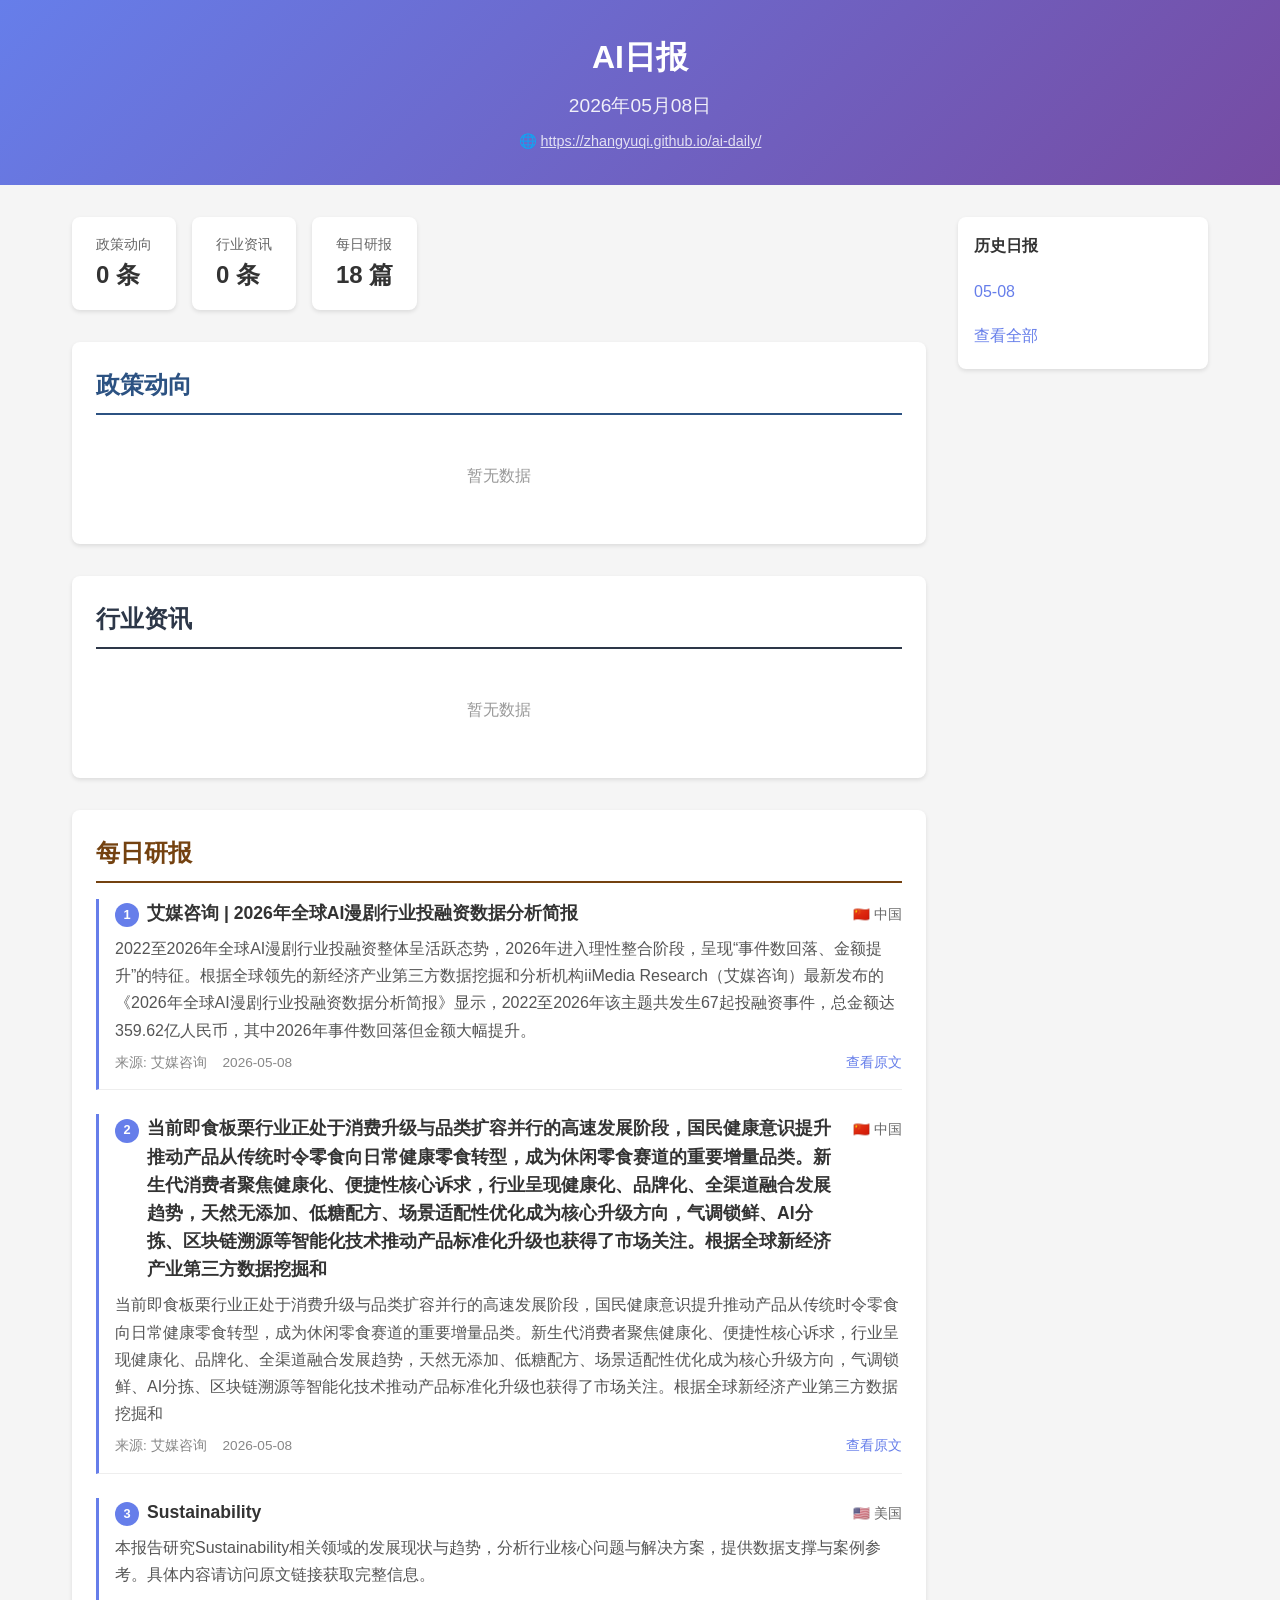
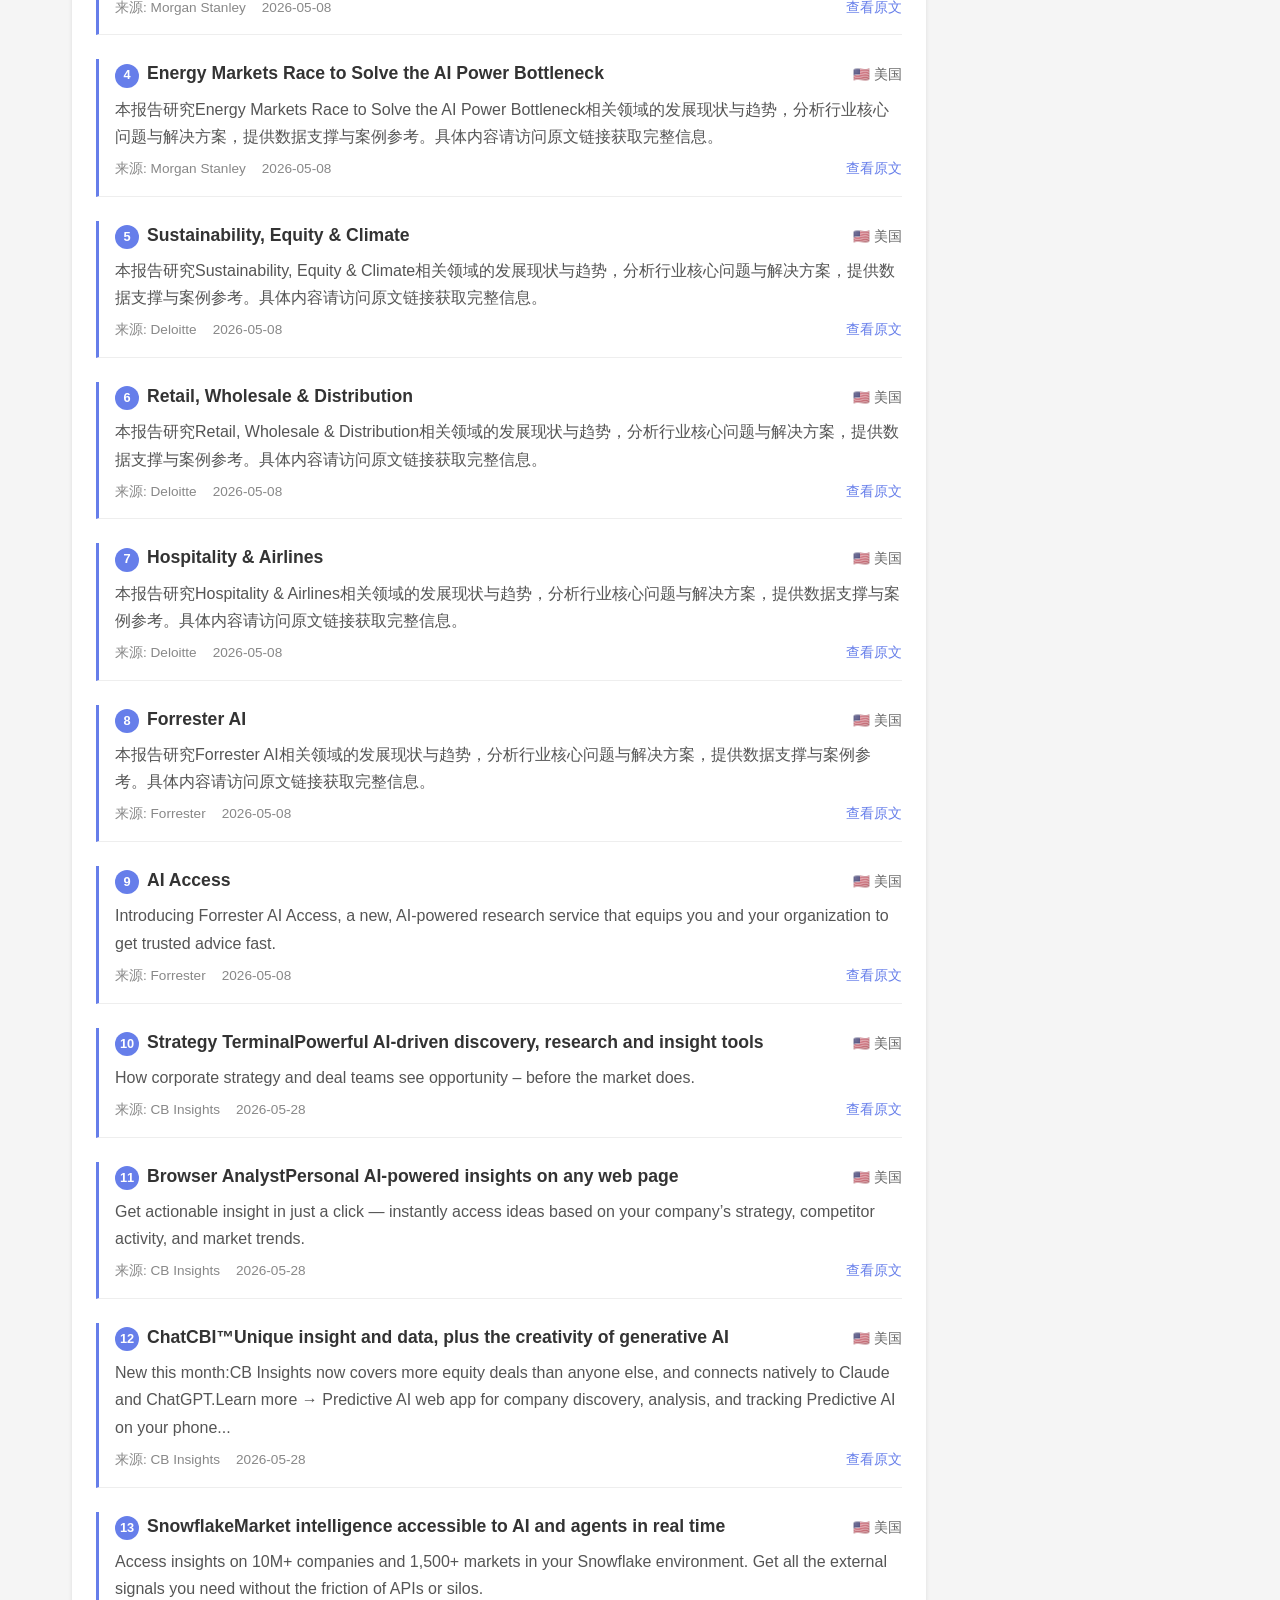
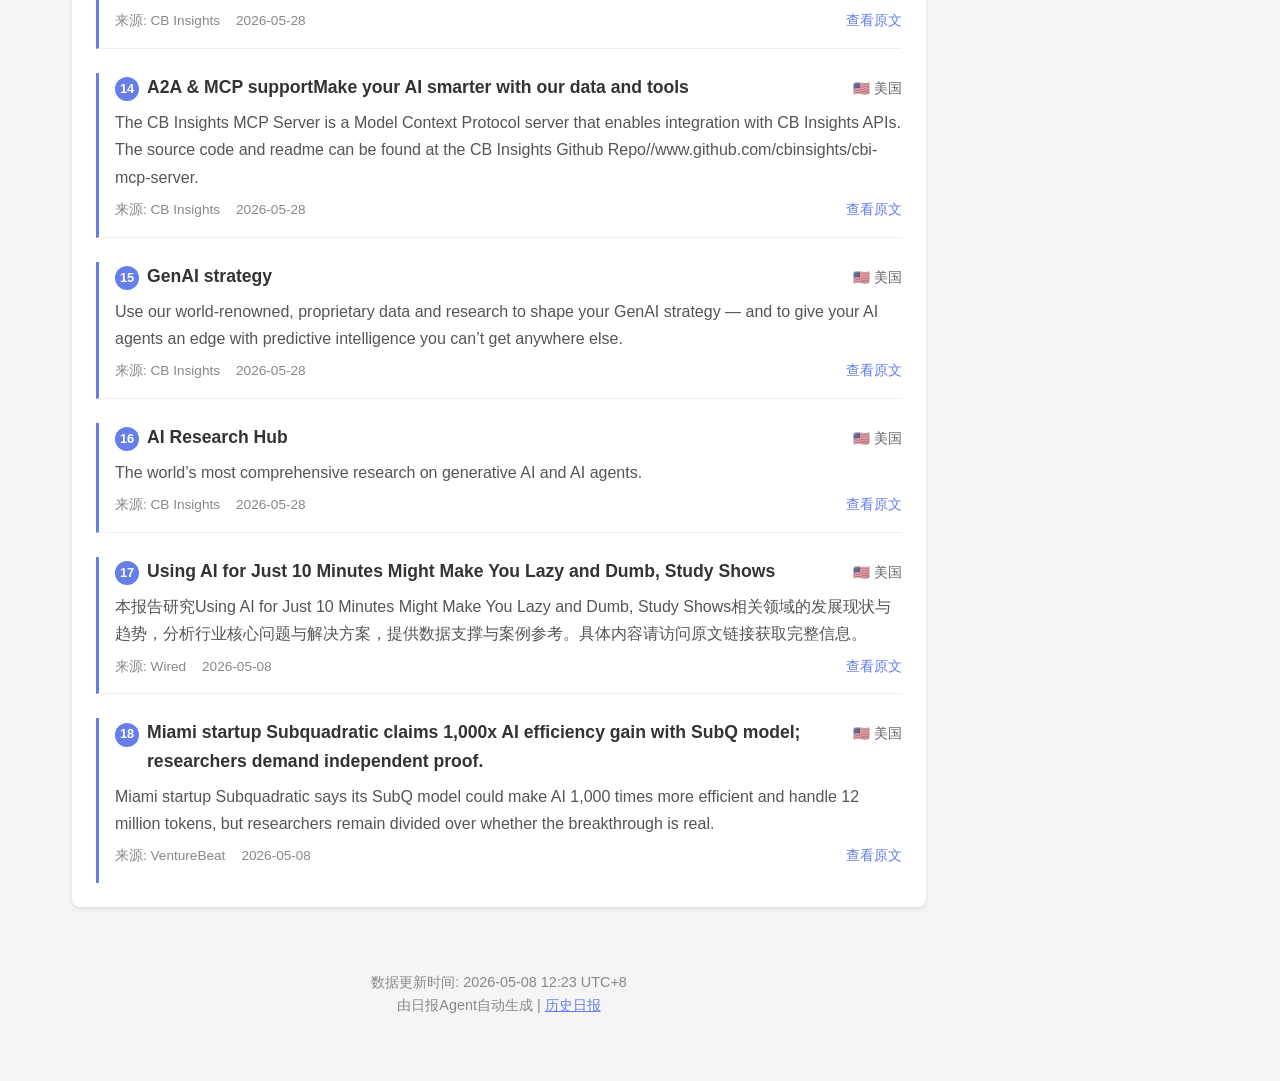
==== docs/index.html @ 14e50610 "初始化AI 日报Agent" ====
<!DOCTYPE html>
<html lang="zh-CN">
<head>
    <meta charset="UTF-8">
    <meta name="viewport" content="width=device-width, initial-scale=1.0">
    <title>AI日报</title>
    <meta http-equiv="refresh" content="0; url=daily/2026-05-08.html">
    <link rel="canonical" href="daily/2026-05-08.html">
</head>
<body>
    <p>正在跳转到最新日报...</p>
    <p>如果没有自动跳转，<a href="daily/2026-05-08.html">请点击这里</a></p>
</body>
</html>
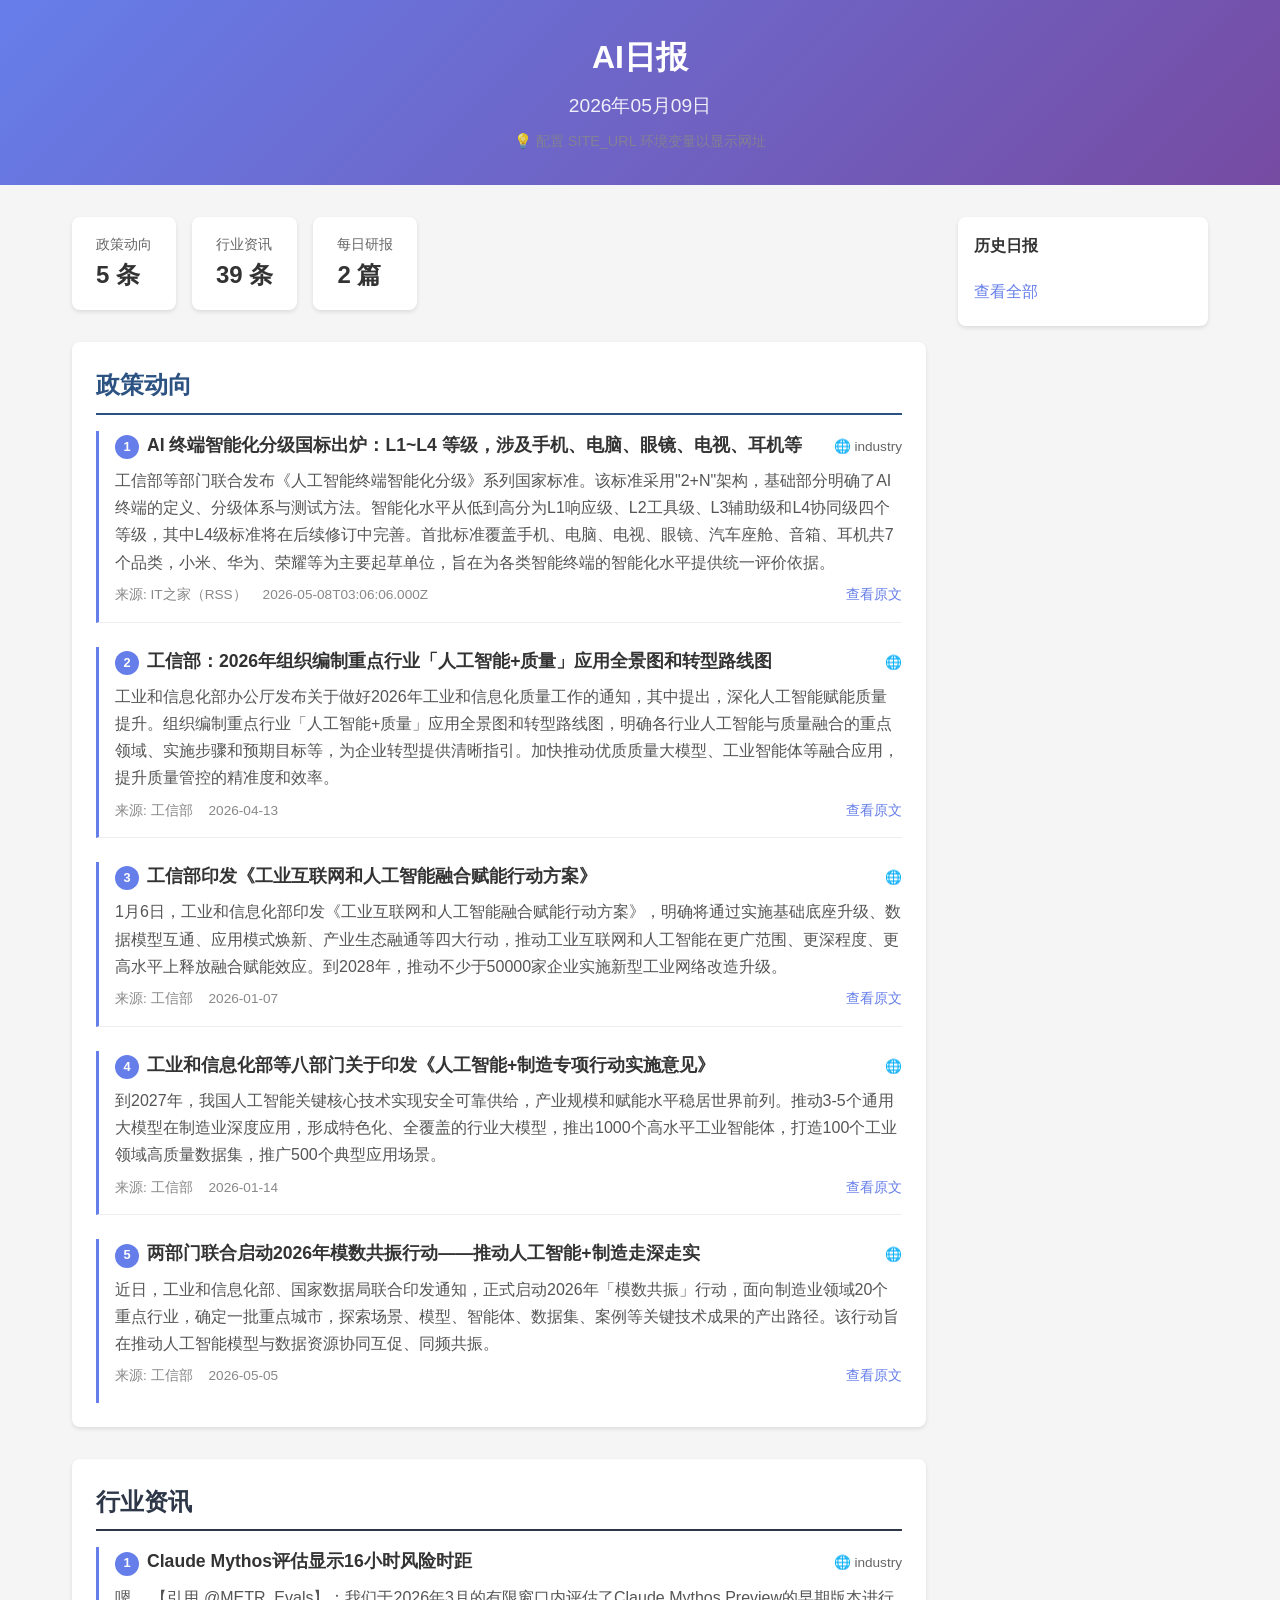
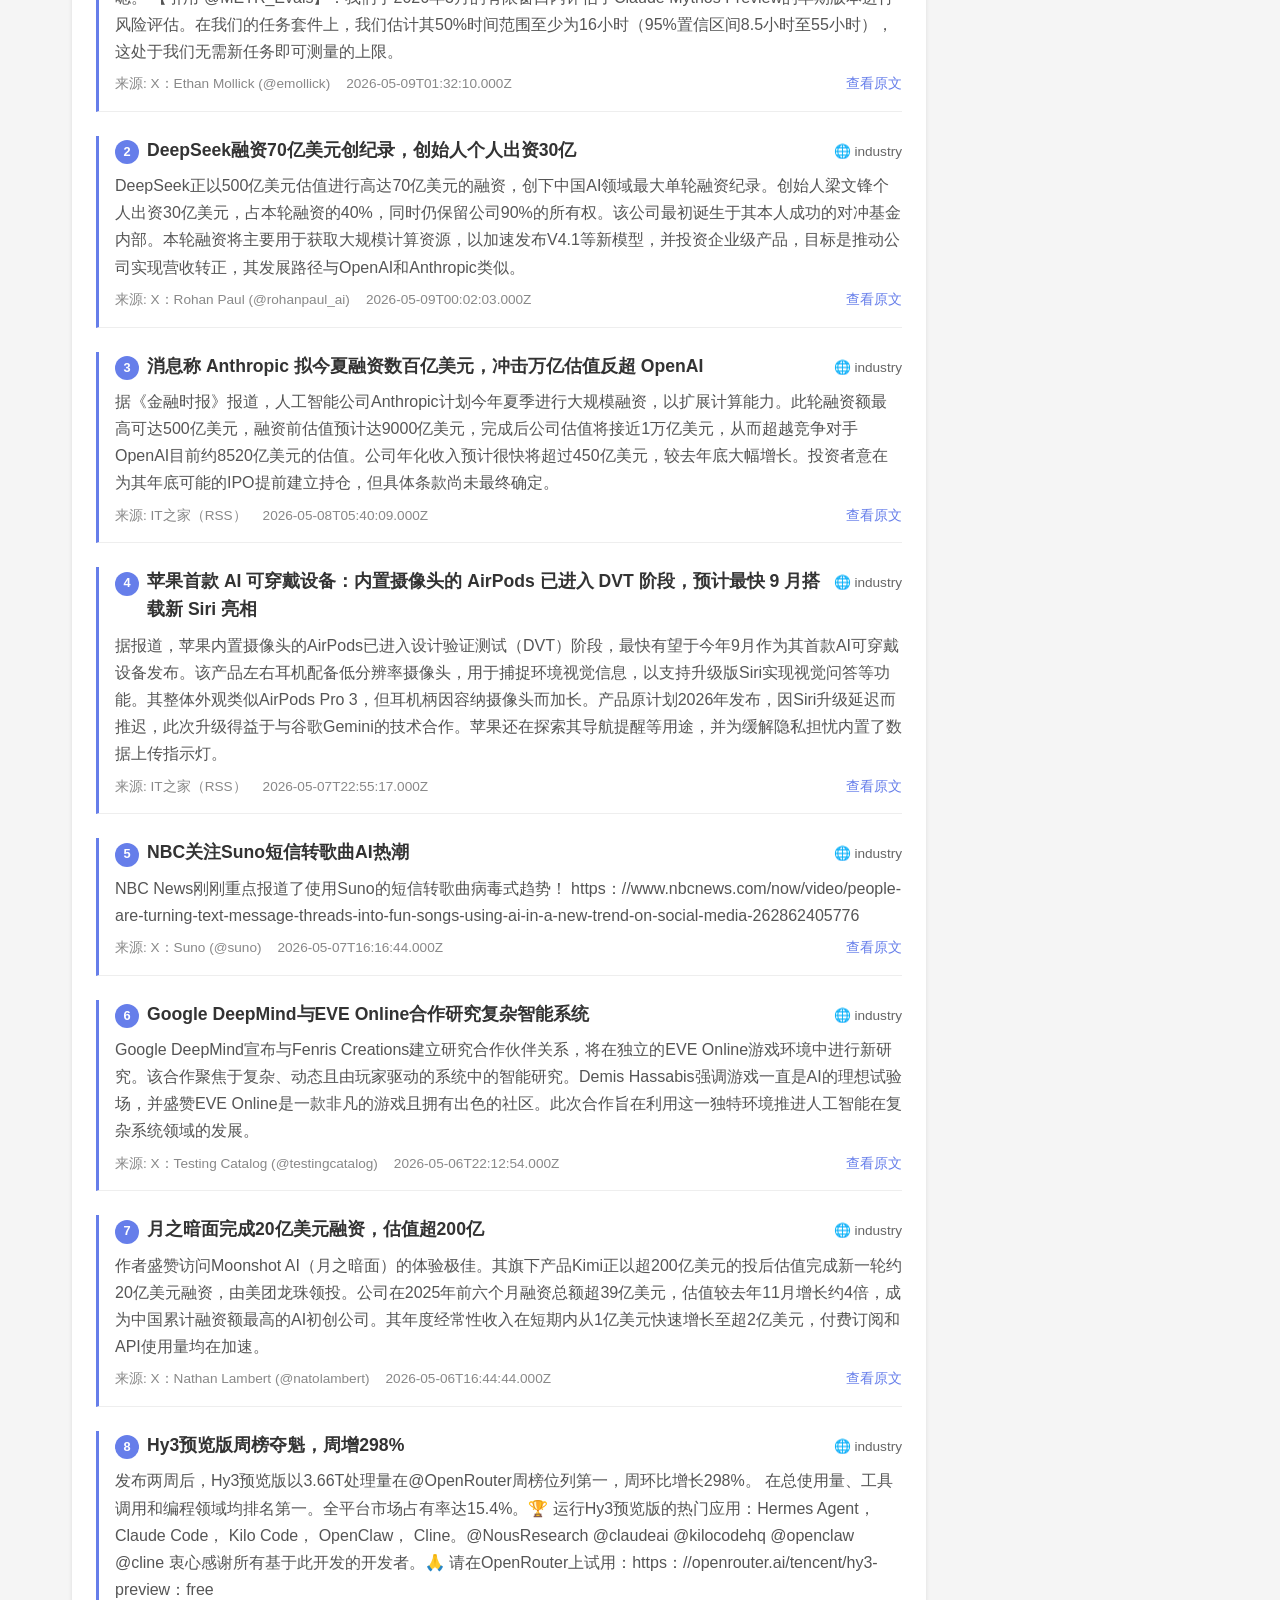
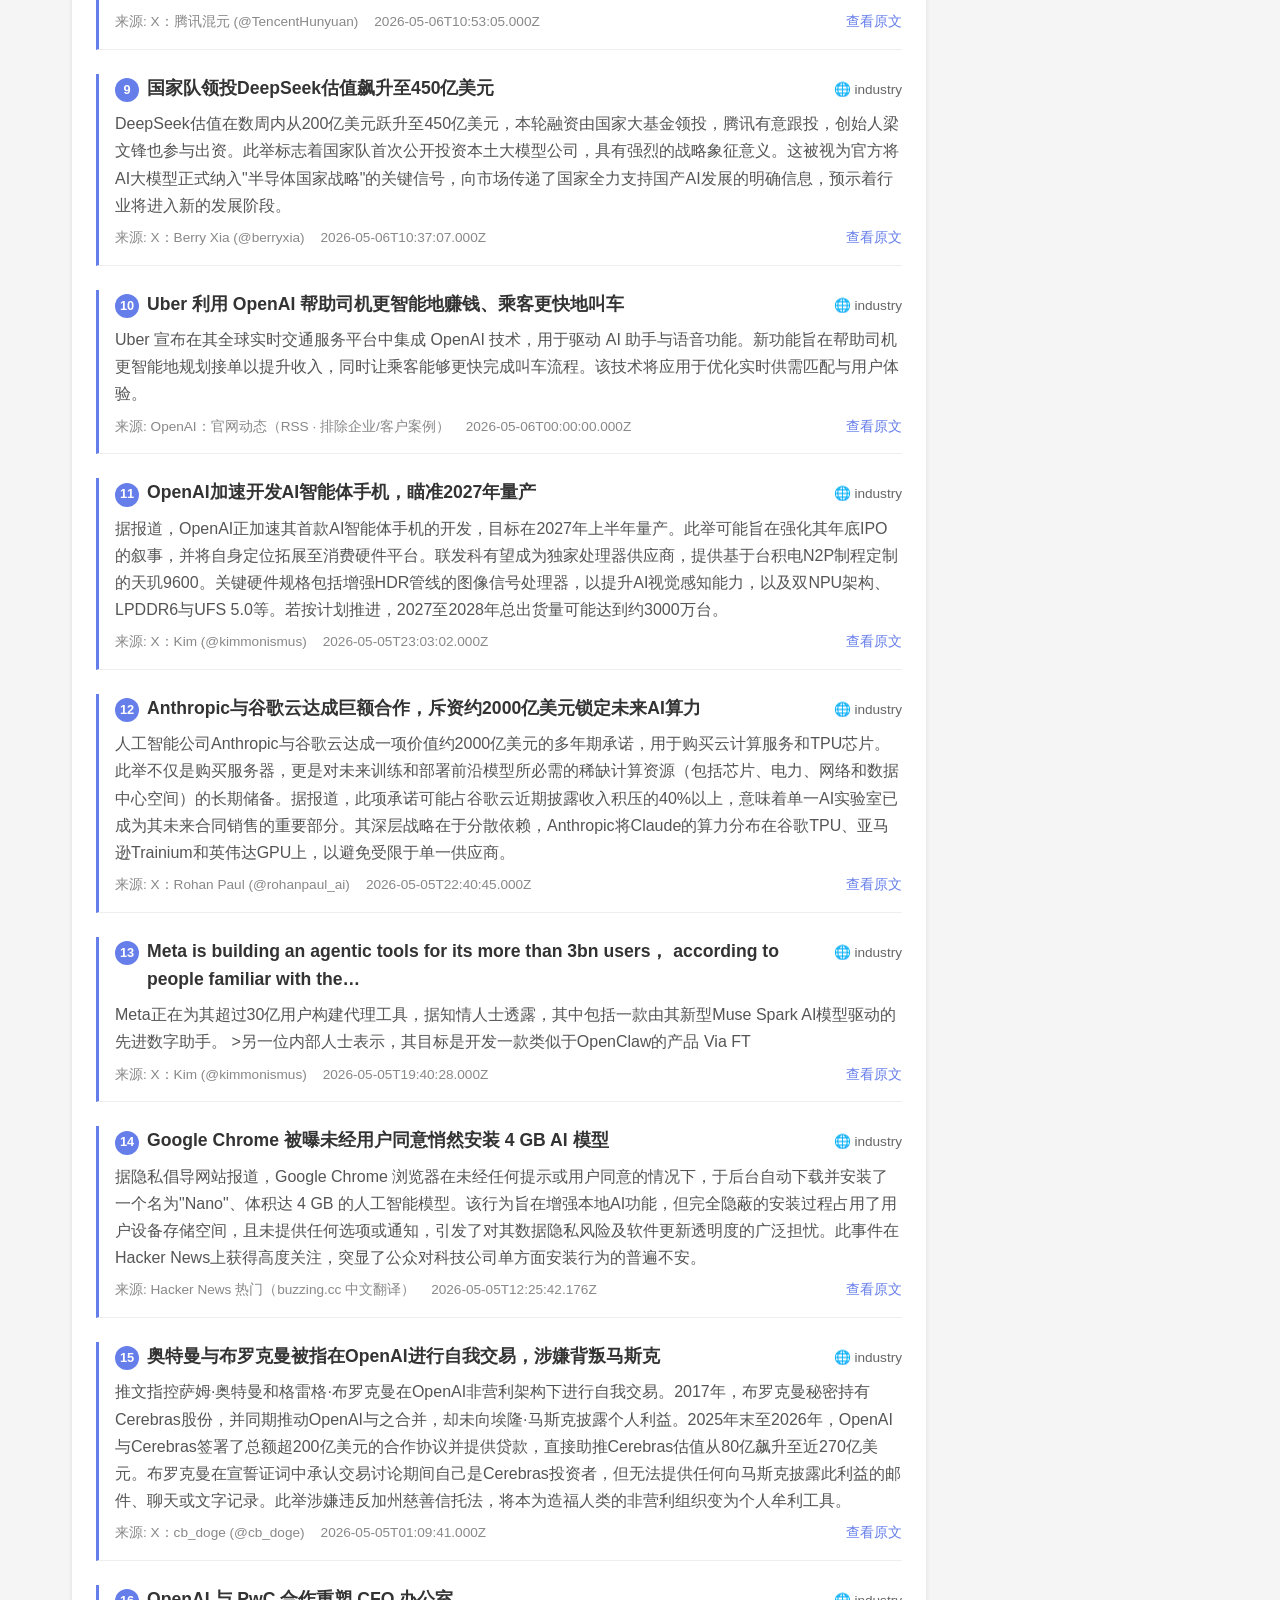
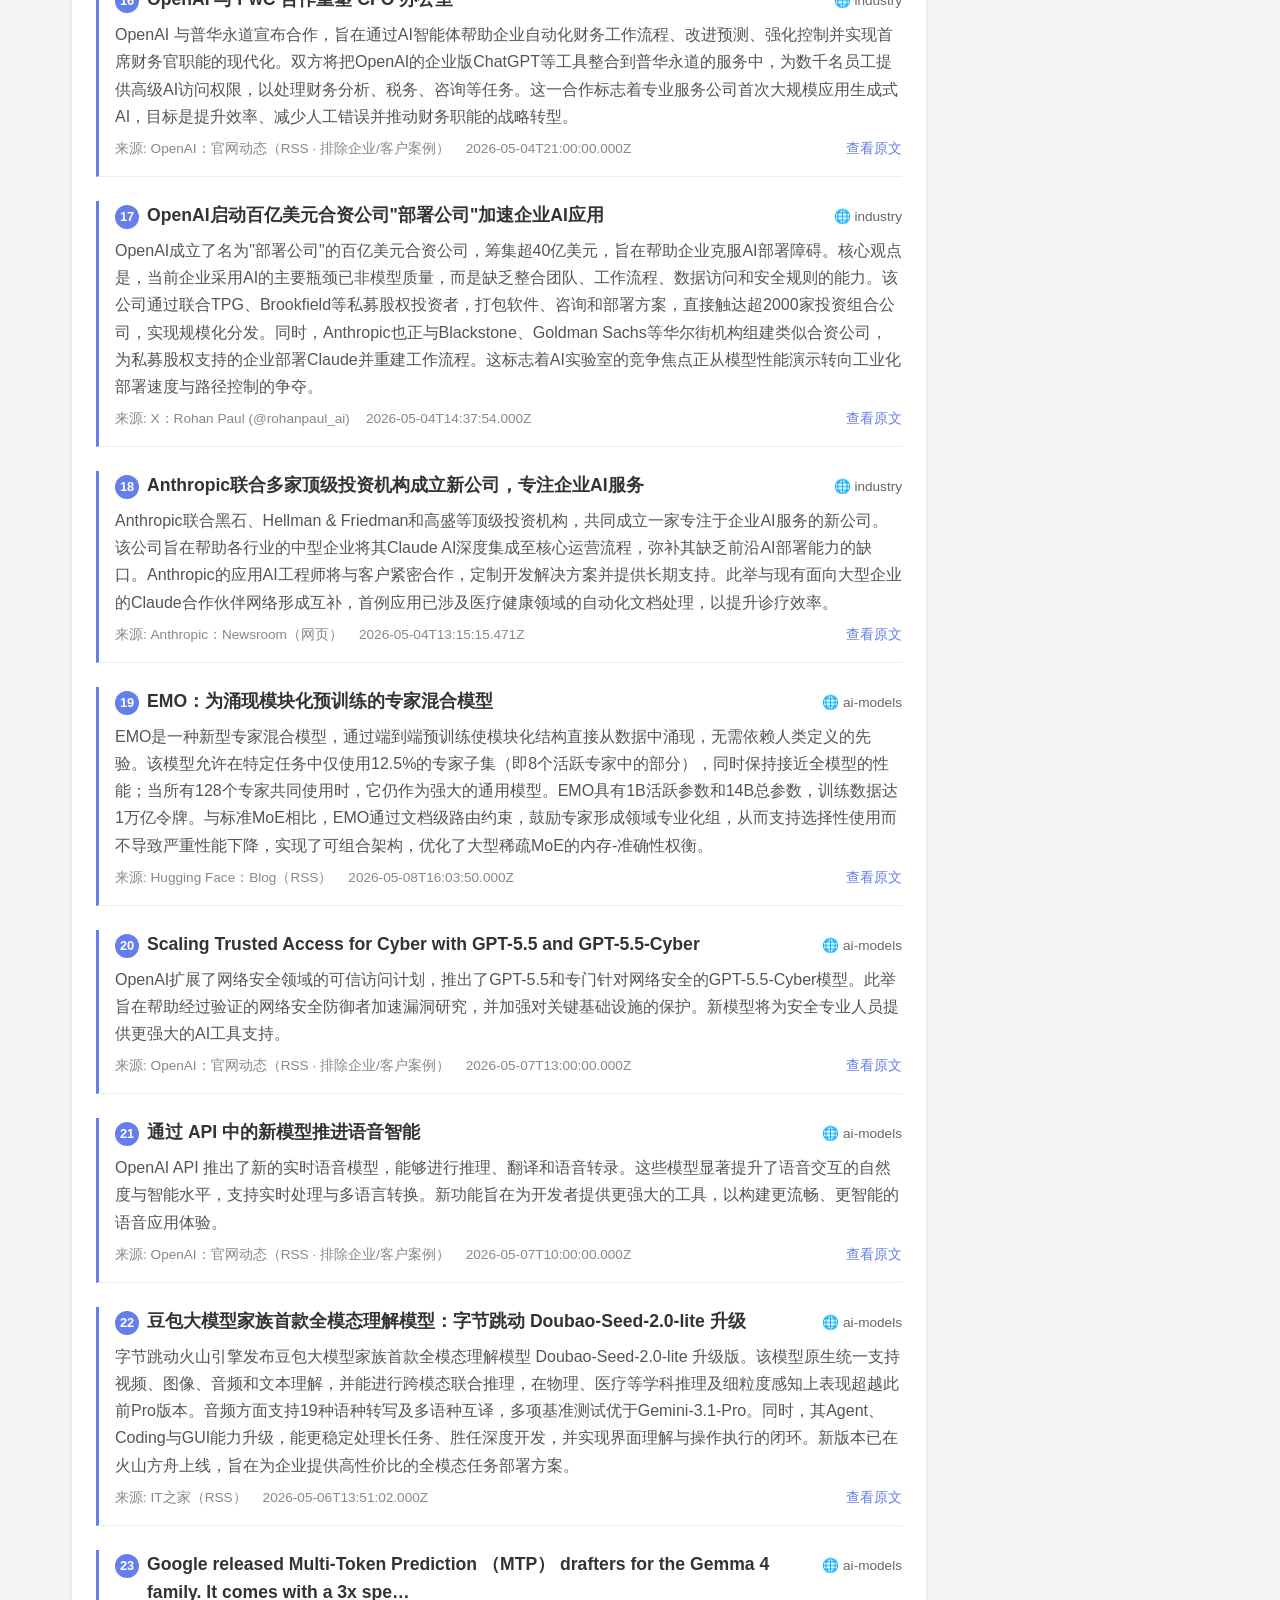
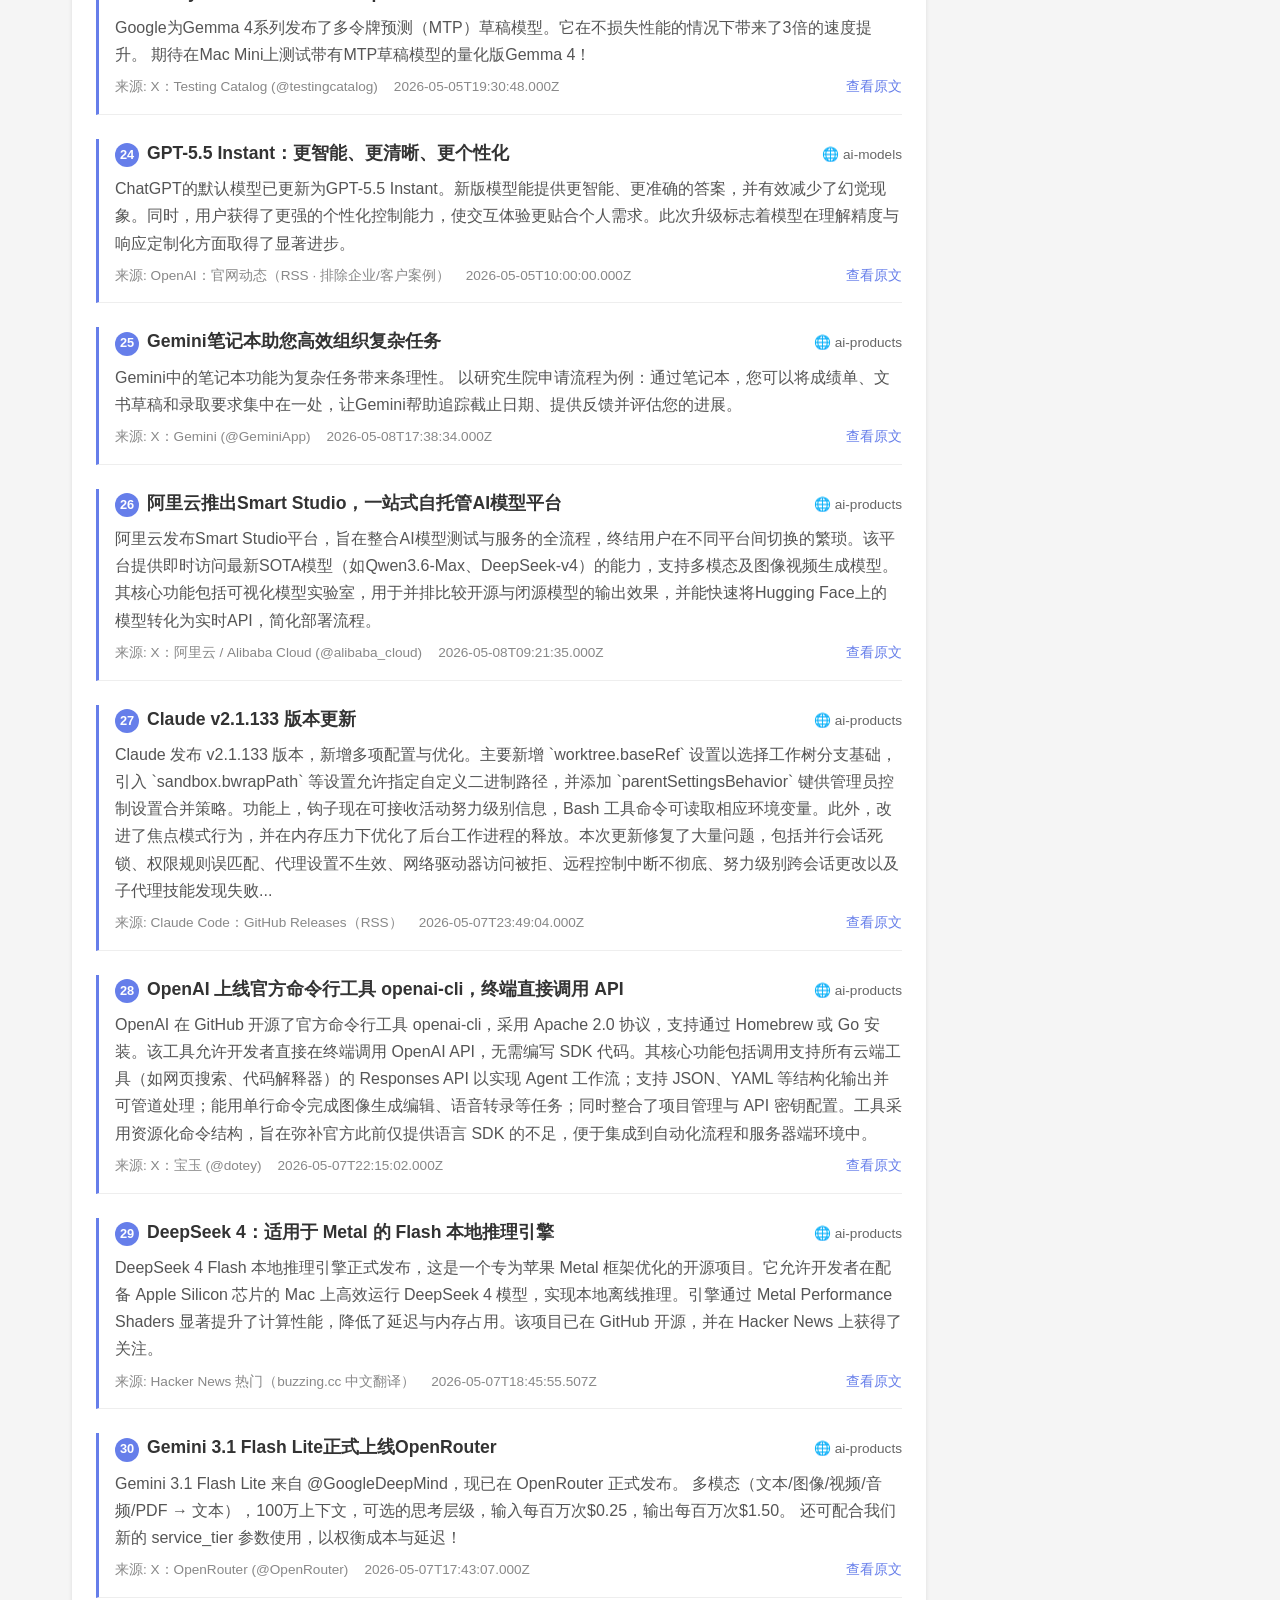
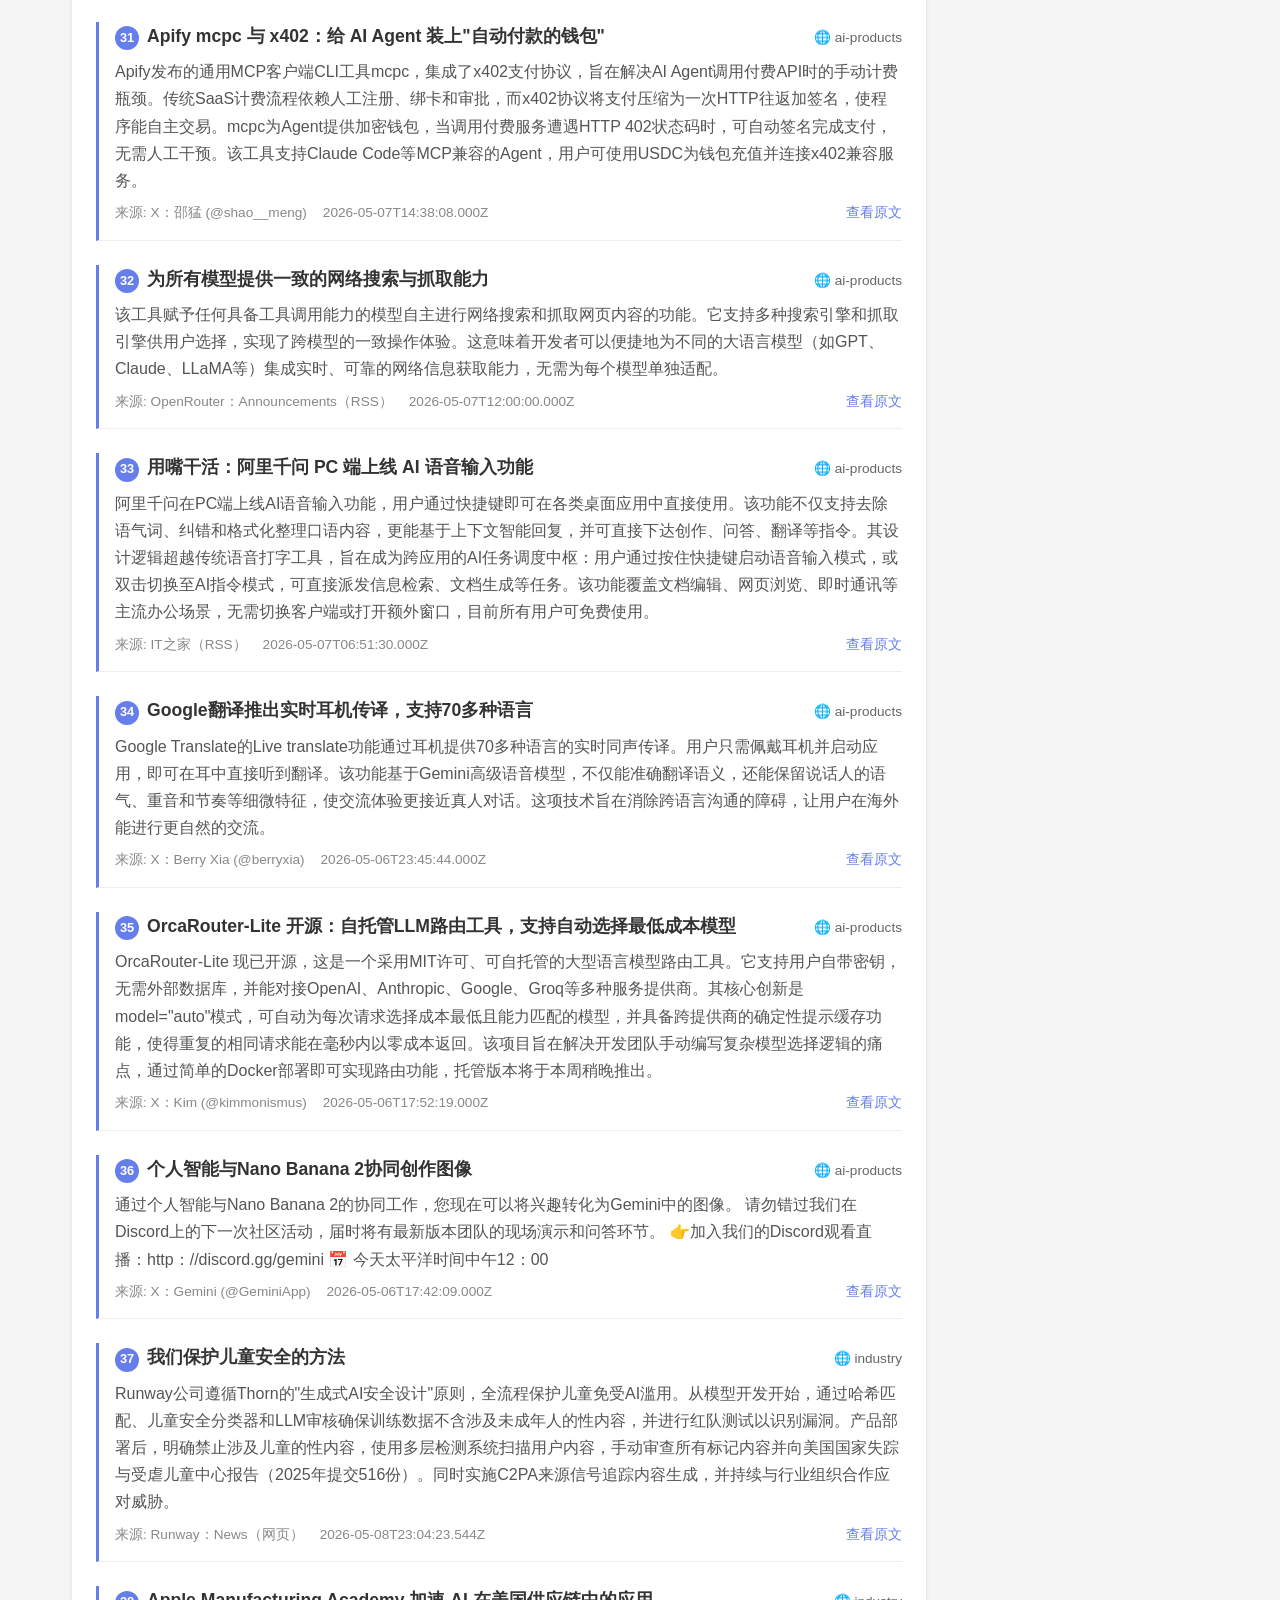
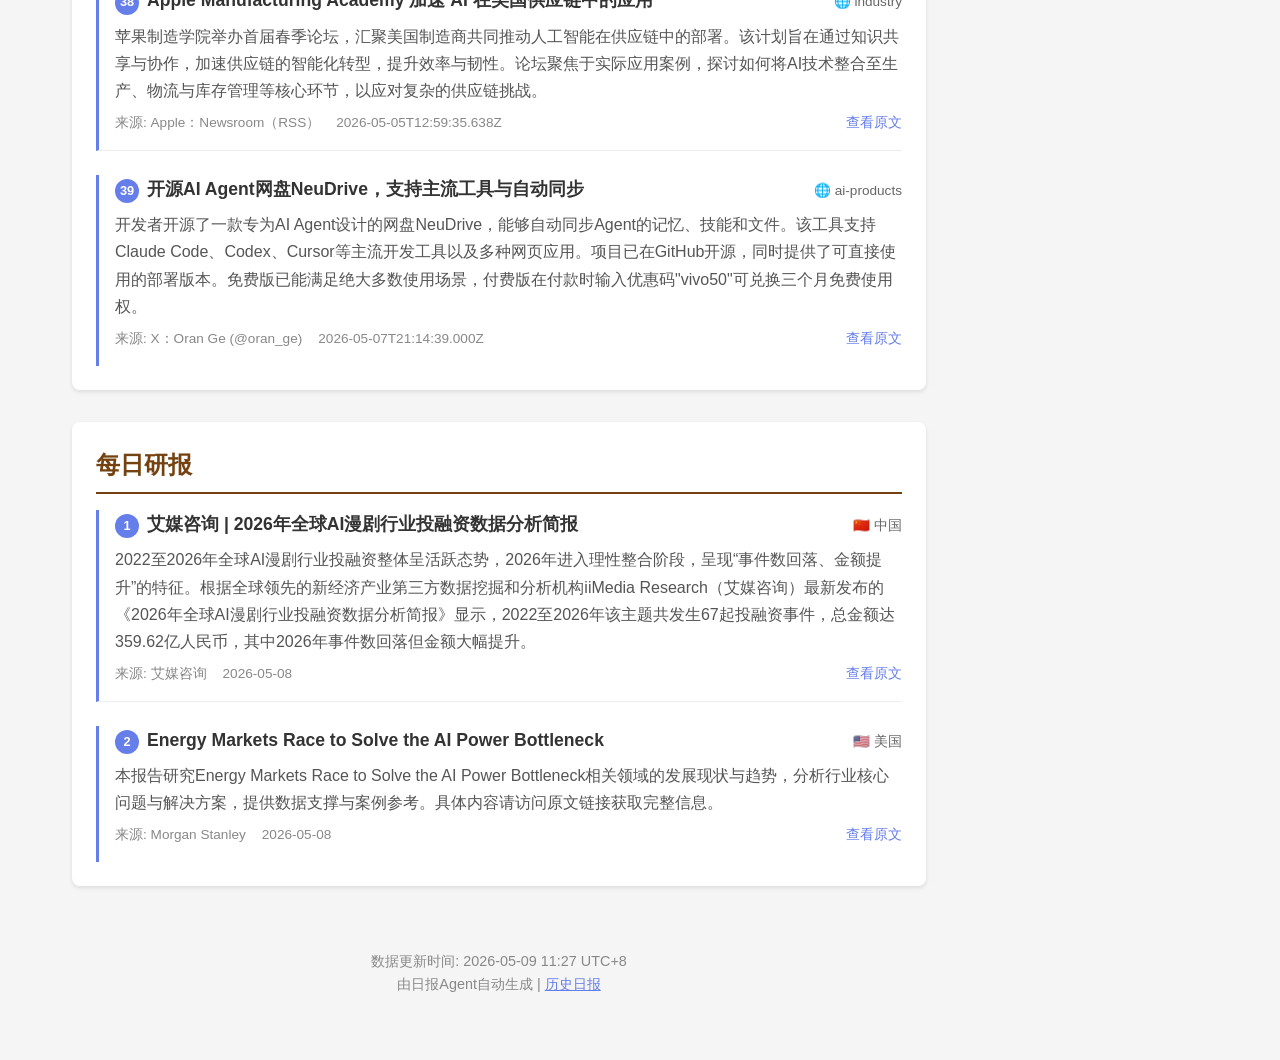
==== commit d734af14: "Add files via upload" ====
--- a/docs/index.html
+++ b/docs/index.html
@@ -4,11 +4,11 @@
     <meta charset="UTF-8">
     <meta name="viewport" content="width=device-width, initial-scale=1.0">
     <title>AI日报</title>
-    <meta http-equiv="refresh" content="0; url=daily/2026-05-08.html">
-    <link rel="canonical" href="daily/2026-05-08.html">
+    <meta http-equiv="refresh" content="0; url=daily/2026-05-09.html">
+    <link rel="canonical" href="daily/2026-05-09.html">
 </head>
 <body>
     <p>正在跳转到最新日报...</p>
-    <p>如果没有自动跳转，<a href="daily/2026-05-08.html">请点击这里</a></p>
+    <p>如果没有自动跳转，<a href="daily/2026-05-09.html">请点击这里</a></p>
 </body>
 </html>
